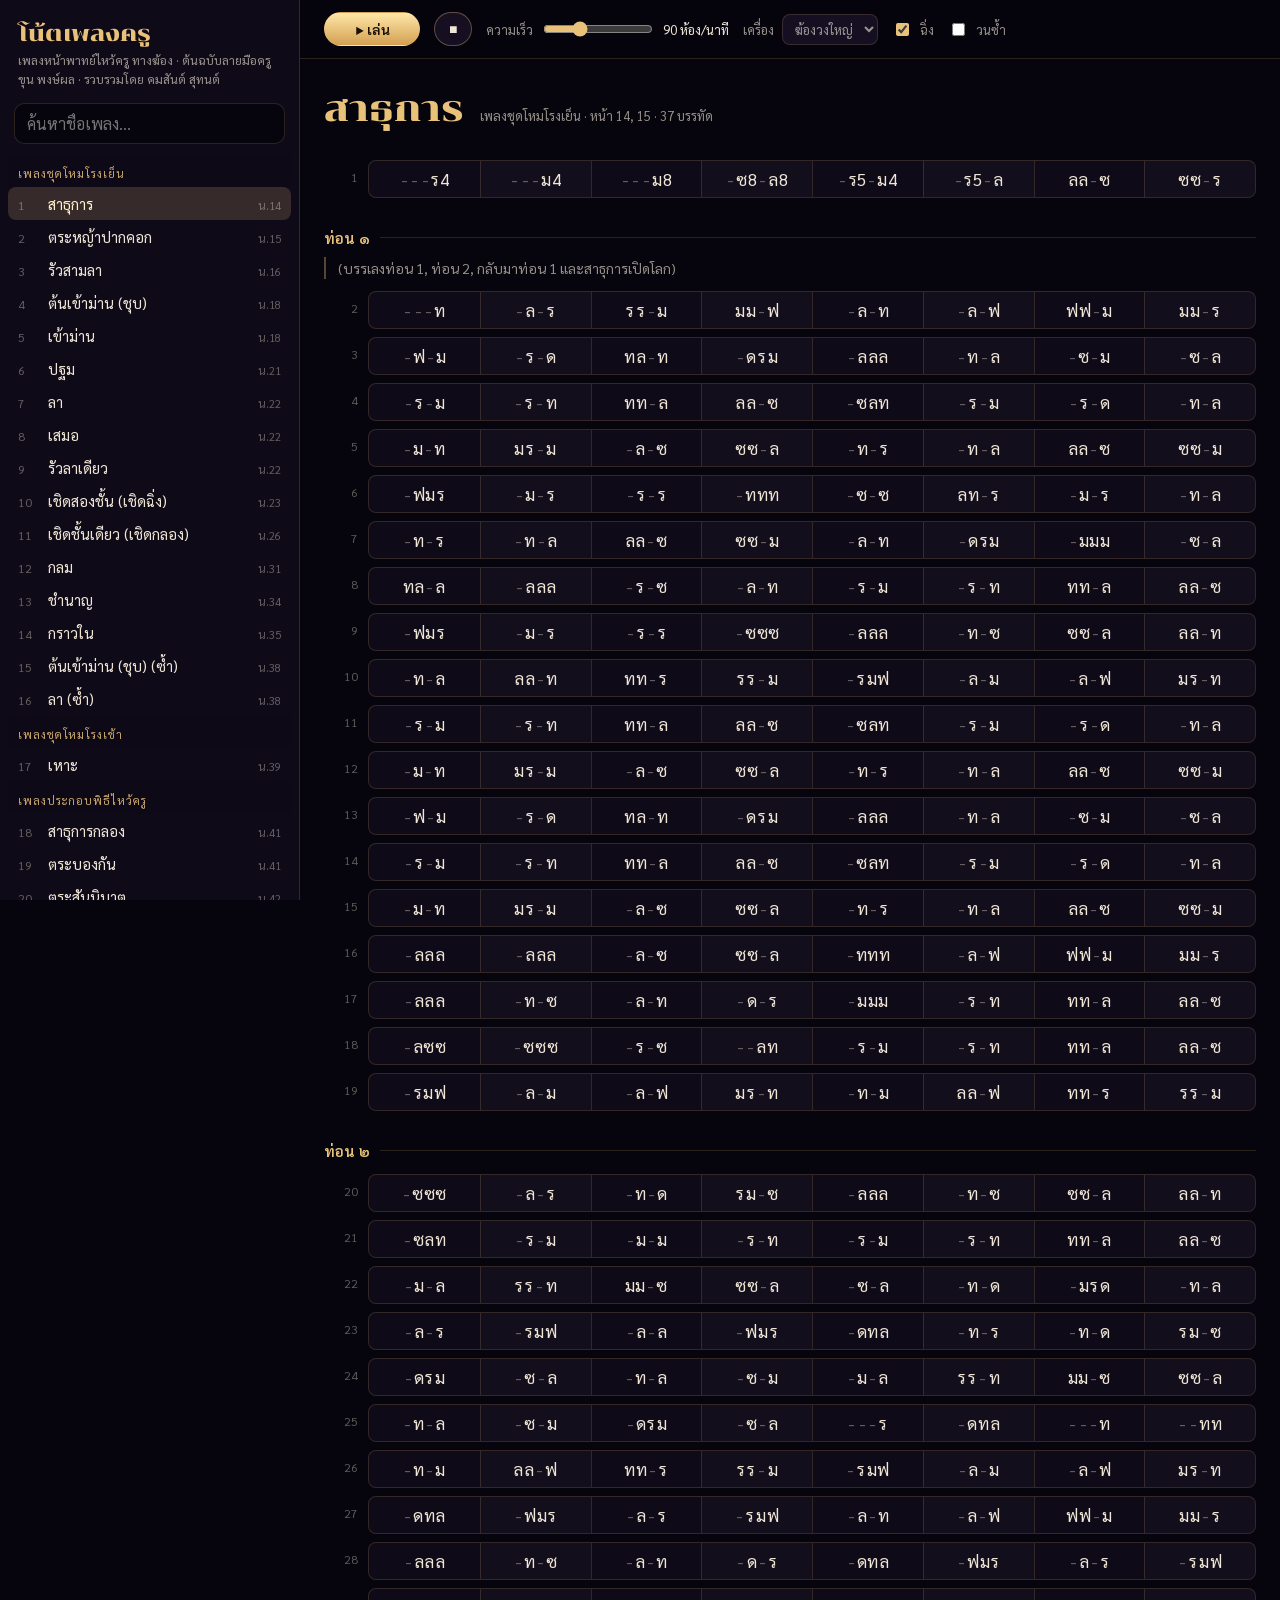
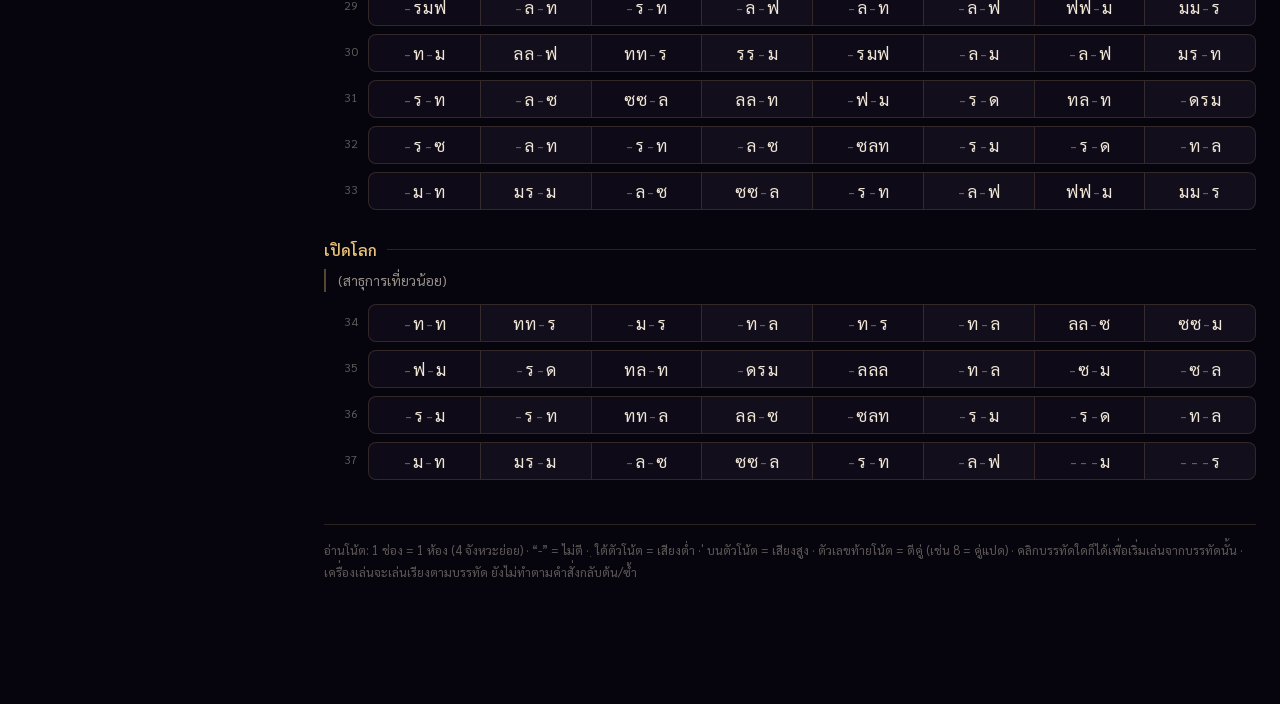
==== notes.html @ 6b5989a3 "Add the เพลงครู notation book as JSON with a viewer that plays it data/phleng-khru-notes.json holds " ====
<!doctype html>
<html lang="th">
<head>
<meta charset="utf-8">
<meta name="viewport" content="width=device-width, initial-scale=1, viewport-fit=cover">
<title>โน้ตเพลงครู</title>
<link rel="preconnect" href="https://fonts.googleapis.com">
<link rel="preconnect" href="https://fonts.gstatic.com" crossorigin>
<link href="https://fonts.googleapis.com/css2?family=Chonburi&family=Sarabun:wght@300;400;600&display=swap" rel="stylesheet">
<style>
  :root {
    --bg: #06040c;
    --panel: #0f0a18;
    --panel-2: #160f22;
    --line: rgba(233, 194, 122, .16);
    --gold: #e9c27a;
    --gold-hi: #fff1c9;
    --gold-dim: rgba(233, 194, 122, .35);
    --text: #efe6d6;
    --muted: rgba(239, 230, 214, .62);
    --faint: rgba(239, 230, 214, .38);
    --play: rgba(233, 194, 122, .18);
  }
  * { box-sizing: border-box; }
  html, body { margin: 0; background: var(--bg); color: var(--text);
    font-family: "Sarabun", system-ui, sans-serif; -webkit-tap-highlight-color: transparent; }
  button, input, select { font: inherit; color: inherit; }
  .layout { display: grid; grid-template-columns: 300px minmax(0, 1fr); min-height: 100vh; }

  /* ---------- sidebar ---------- */
  aside { position: sticky; top: 0; height: 100vh; display: flex; flex-direction: column;
    background: var(--panel); border-right: 1px solid var(--line); }
  .brand { padding: 20px 18px 14px; }
  .brand h1 { margin: 0; font: 400 22px "Chonburi", serif; color: var(--gold); }
  .brand p { margin: 4px 0 0; font-size: 12.5px; color: var(--muted); line-height: 1.5; }
  .search { margin: 0 14px 10px; padding: 9px 12px; border-radius: 10px; border: 1px solid var(--line);
    background: var(--bg); outline: none; }
  .search:focus { border-color: var(--gold-dim); }
  #songList { flex: 1; overflow-y: auto; padding: 0 8px 24px; }
  .group-h { position: sticky; top: 0; background: var(--panel); padding: 12px 10px 6px;
    font-size: 11.5px; letter-spacing: .08em; color: var(--gold); opacity: .85; }
  .song-btn { display: flex; gap: 10px; align-items: baseline; width: 100%; text-align: left; border: 0;
    background: none; padding: 7px 10px; border-radius: 8px; cursor: pointer; font-size: 15px; scroll-margin: 40px 0 8px; }
  .song-btn:hover { background: var(--panel-2); }
  .song-btn.active { background: var(--play); color: var(--gold-hi); }
  .song-btn .no { font-size: 12px; color: var(--faint); min-width: 20px; font-variant-numeric: tabular-nums; }
  .song-btn .pg { margin-left: auto; font-size: 11.5px; color: var(--faint); white-space: nowrap; }

  /* ---------- main ---------- */
  main { min-width: 0; }
  .scrim { display: none; }
  .transport { position: sticky; top: 0; z-index: 5; display: flex; flex-wrap: wrap; align-items: center; gap: 10px 14px;
    padding: 12px 24px; background: rgba(6, 4, 12, .92); backdrop-filter: blur(8px); border-bottom: 1px solid var(--line); }
  .transport .menu-btn { display: none; }
  .btn { border: 1px solid var(--gold-dim); background: var(--panel-2); border-radius: 999px; padding: 7px 14px;
    cursor: pointer; font-size: 14px; display: inline-flex; align-items: center; gap: 6px; }
  .btn:hover { border-color: var(--gold); }
  .btn.primary { background: linear-gradient(180deg, #ffe7a8, #d3a052); color: #1a0f04; border-color: transparent; font-weight: 600; min-width: 96px; justify-content: center; }
  .ctl { display: inline-flex; align-items: center; gap: 8px; font-size: 13px; color: var(--muted); }
  .ctl select { background: var(--panel-2); border: 1px solid var(--line); border-radius: 8px; padding: 5px 8px; }
  .ctl input[type=range] { width: 110px; accent-color: var(--gold); }
  .ctl input[type=checkbox] { accent-color: var(--gold); }
  .tempo-val { min-width: 54px; font-variant-numeric: tabular-nums; color: var(--text); }
  .pos { margin-left: auto; font-size: 13px; color: var(--muted); font-variant-numeric: tabular-nums; }

  .sheet { padding: 28px 24px 120px; max-width: 1100px; }
  .song-h { display: flex; flex-wrap: wrap; align-items: baseline; gap: 6px 16px; }
  .song-h h2 { margin: 0; font: 400 clamp(26px, 4vw, 36px) "Chonburi", serif; color: var(--gold); }
  .meta { font-size: 13px; color: var(--muted); }
  .heading-note { margin: 6px 0 0; color: var(--muted); font-size: 14px; }

  .section { margin-top: 26px; }
  .section h3 { margin: 0 0 10px; font: 600 15px "Sarabun", sans-serif; color: var(--gold);
    display: flex; align-items: center; gap: 10px; }
  .section h3::after { content: ""; flex: 1; height: 1px; background: var(--line); }
  .txt { margin: 8px 0; padding-left: 12px; border-left: 2px solid var(--gold-dim); color: var(--muted); font-size: 14px; line-height: 1.6; }

  .row { display: grid; grid-template-columns: 34px minmax(0, 1fr); gap: 10px; align-items: start;
    padding: 4px 0; cursor: pointer; border-radius: 8px; }
  .row:hover .cells { border-color: var(--gold-dim); }
  .ln { padding-top: 9px; text-align: right; font-size: 12px; color: var(--faint); font-variant-numeric: tabular-nums; }
  .row-body { min-width: 0; }
  .instr, .rmk { font-size: 12.5px; color: var(--gold); opacity: .8; margin: 2px 0 4px; }
  .rmk { margin: 4px 0 0; }
  .cells { display: grid; grid-template-columns: repeat(8, minmax(0, 1fr)); border: 1px solid var(--line);
    border-radius: 8px; overflow: hidden; background: var(--panel); transition: border-color .2s; }
  .cell { padding: 7px 4px; text-align: center; font-size: 17px; letter-spacing: .04em; white-space: nowrap;
    border-left: 1px solid var(--line); transition: background .12s; }
  .cell:nth-child(8n+1) { border-left: 0; }
  .cell:nth-child(2n) { background: rgba(255, 255, 255, .015); }
  .cell.on { background: var(--play); }
  .cell .s { display: inline-block; min-width: .62em; border-radius: 3px; transition: color .08s; }
  .cell .s.rest { color: var(--faint); }
  .cell .s.hit { color: #1a0f04; background: var(--gold-hi); box-shadow: 0 0 10px var(--gold); }
  .cell .echo { font-size: 11px; color: var(--gold); margin-left: 2px; }

  .empty { padding: 80px 24px; color: var(--muted); text-align: center; line-height: 1.8; }
  .empty code { color: var(--gold); }
  .legend { margin-top: 40px; padding-top: 14px; border-top: 1px solid var(--line); font-size: 12.5px; color: var(--faint); line-height: 1.8; }

  @media (max-width: 860px) {
    .layout { grid-template-columns: minmax(0, 1fr); }
    aside { position: fixed; z-index: 20; inset: 0 auto 0 0; width: min(320px, 86vw); transform: translateX(-100%);
      transition: transform .25s ease; box-shadow: 0 0 40px rgba(0,0,0,.7); }
    body.drawer aside { transform: none; }
    .scrim { display: none; position: fixed; inset: 0; z-index: 15; background: rgba(0,0,0,.5); }
    body.drawer .scrim { display: block; }
    .transport .menu-btn { display: inline-flex; }
    .transport { padding: 10px 16px; }
    .sheet { padding: 20px 16px 100px; }
    .pos { margin-left: 0; width: 100%; }
  }
  @media (max-width: 620px) {
    .cells { grid-template-columns: repeat(4, minmax(0, 1fr)); }
    .cell:nth-child(4n+1) { border-left: 0; }
    .cell:nth-child(n+5) { border-top: 1px solid var(--line); }
    .row { grid-template-columns: 24px minmax(0, 1fr); gap: 6px; }
    .ctl input[type=range] { width: 90px; }
  }
</style>
</head>
<body>
<div class="layout">
  <aside>
    <div class="brand">
      <h1>โน้ตเพลงครู</h1>
      <p>เพลงหน้าพาทย์ไหว้ครู ทางฆ้อง · ต้นฉบับลายมือครูขุน พงษ์ผล · รวบรวมโดย คมสันต์ สุทนต์</p>
    </div>
    <input class="search" id="search" type="search" placeholder="ค้นหาชื่อเพลง…" autocomplete="off">
    <nav id="songList"></nav>
  </aside>
  <div class="scrim" id="scrim"></div>

  <main>
    <div class="transport">
      <button class="btn menu-btn" id="menuBtn" aria-label="รายการเพลง">☰ เพลง</button>
      <button class="btn primary" id="playBtn">▶ เล่น</button>
      <button class="btn" id="stopBtn" title="หยุดและกลับต้น">■</button>
      <label class="ctl">ความเร็ว
        <input type="range" id="tempo" min="40" max="200" step="5" value="90">
        <span class="tempo-val" id="tempoVal"></span>
      </label>
      <label class="ctl">เครื่อง
        <select id="inst">
          <option value="gong">ฆ้องวงใหญ่</option>
          <option value="ranat">ระนาดเอก</option>
        </select>
      </label>
      <label class="ctl"><input type="checkbox" id="ching" checked> ฉิ่ง</label>
      <label class="ctl"><input type="checkbox" id="loop"> วนซ้ำ</label>
      <span class="pos" id="pos"></span>
    </div>
    <div class="sheet" id="sheet"><div class="empty">กำลังโหลดโน้ต…</div></div>
  </main>
</div>

<script>
/* =====================================================================
   Data
   ===================================================================== */
const DATA_URL = 'data/phleng-khru-notes.json';
const NOTE = 'ดรมฟซลท';
const THAI_DIGIT = '๐๑๒๓๔๕๖๗๘๙';
let songs = [], current = null, measures = [];

const $ = id => document.getElementById(id);
const esc = s => String(s).replace(/[&<>"]/g, c => ({ '&': '&amp;', '<': '&lt;', '>': '&gt;', '"': '&quot;' }[c]));
const store = {
  get(k, d) { try { const v = localStorage.getItem('phlengkhru.' + k); return v == null ? d : JSON.parse(v); } catch { return d; } },
  set(k, v) { try { localStorage.setItem('phlengkhru.' + k, JSON.stringify(v)); } catch {} },
};

// A measure token like "-ร4-ม", "ซ่ล", "ทลซร(ล้อ)" → 4-ish slots.
// ฺ = octave down, ่ = octave up, digit after a note = คู่ (e.g. 8 = octave pair).
function parseMeasure(tok) {
  const echo = tok.includes('(ล้อ)');
  tok = tok.replace('(ล้อ)', '');
  const slots = [];
  for (const ch of tok) {
    const last = slots[slots.length - 1];
    const ni = NOTE.indexOf(ch);
    if (ni >= 0) slots.push({ text: ch, deg: ni, oct: 0, pair: 0 });
    else if (ch === '-') slots.push({ text: '-', deg: null });
    else if (/[0-9๐-๙]/.test(ch)) {
      const n = /[0-9]/.test(ch) ? +ch : THAI_DIGIT.indexOf(ch);
      if (last) { last.text += ch; if (last.deg != null) last.pair = n; }
    } else if (ch === 'ฺ') { if (last) { last.text += ch; if (last.deg != null) last.oct = -1; } }
    else if ('ุู่้'.includes(ch)) { if (last) { last.text += ch; if (last.deg != null) last.oct = 1; } }
    else if (ch === '*') { if (last) last.text += ch; }
    else slots.push({ text: ch, deg: null }); // typo letters in the source (e.g. ฃ) sound as rests
  }
  return { slots, echo };
}

/* =====================================================================
   Song list
   ===================================================================== */
function renderList(filter = '') {
  const q = filter.trim();
  let html = '', group = null;
  for (const s of songs) {
    if (q && !s.title.includes(q)) continue;
    if (s.group !== group) { group = s.group; html += `<div class="group-h">${esc(group)}</div>`; }
    const dup = s.occurrence > 1 ? ' (ซ้ำ)' : '';
    html += `<button class="song-btn${current && current.id === s.id ? ' active' : ''}" data-id="${s.id}">
      <span class="no">${s.id}</span><span>${esc(s.title)}${dup}</span><span class="pg">น.${s.pages[0]}</span></button>`;
  }
  $('songList').innerHTML = html || '<div class="empty" style="padding:30px 10px">ไม่พบเพลง</div>';
}
$('songList').addEventListener('click', e => {
  const b = e.target.closest('.song-btn'); if (!b) return;
  location.hash = 'song=' + b.dataset.id;
  document.body.classList.remove('drawer');
});
$('search').addEventListener('input', e => renderList(e.target.value));
$('menuBtn').addEventListener('click', () => document.body.classList.add('drawer'));
$('scrim').addEventListener('click', () => document.body.classList.remove('drawer'));

/* =====================================================================
   Sheet
   ===================================================================== */
function showSong(id) {
  stop();
  current = songs.find(s => s.id === id) || songs[0];
  measures = [];
  const s = current;
  let html = `<div class="song-h"><h2>${esc(s.title)}</h2>
    <span class="meta">${esc(s.group)} · หน้า ${s.pages.join(', ')} · ${s.note_line_count} บรรทัด</span></div>`;
  if (s.heading !== s.title) html += `<p class="heading-note">${esc(s.heading)}</p>`;
  let rowIdx = 0;
  for (const sec of s.sections) {
    html += `<div class="section">${sec.name ? `<h3>${esc(sec.name)}</h3>` : ''}`;
    for (const it of sec.items) {
      if (it.type === 'text') { html += `<p class="txt">${esc(it.text)}</p>`; continue; }
      const first = measures.length;
      let cells = '';
      for (const tok of it.measures) {
        const m = parseMeasure(tok), mi = measures.length;
        measures.push({ ...m, row: rowIdx });
        cells += `<div class="cell" id="m${mi}">` +
          m.slots.map((sl, k) => `<span class="s${sl.deg == null ? ' rest' : ''}" data-k="${k}">${esc(sl.text)}</span>`).join('') +
          (m.echo ? '<span class="echo">ล้อ</span>' : '') + '</div>';
      }
      html += `<div class="row" data-start="${first}">
        <div class="ln">${it.line ?? ''}</div>
        <div class="row-body">${it.instruction ? `<div class="instr">${esc(it.instruction)}</div>` : ''}
          <div class="cells">${cells}</div>${it.remarks ? `<div class="rmk">${esc(it.remarks)}</div>` : ''}</div></div>`;
      rowIdx++;
    }
    html += '</div>';
  }
  html += `<div class="legend">อ่านโน้ต: 1 ช่อง = 1 ห้อง (4 จังหวะย่อย) · “-” = ไม่ตี · ฺ ใต้ตัวโน้ต = เสียงต่ำ · ่ บนตัวโน้ต = เสียงสูง ·
    ตัวเลขท้ายโน้ต = ตีคู่ (เช่น 8 = คู่แปด) · คลิกบรรทัดใดก็ได้เพื่อเริ่มเล่นจากบรรทัดนั้น ·
    เครื่องเล่นจะเล่นเรียงตามบรรทัด ยังไม่ทำตามคำสั่งกลับต้น/ซ้ำ</div>`;
  $('sheet').innerHTML = html;
  $('pos').textContent = '';
  document.title = s.title + ' · โน้ตเพลงครู';
  renderList($('search').value);
  document.querySelector('.song-btn.active')?.scrollIntoView({ block: 'nearest' });
  window.scrollTo(0, 0);
}
$('sheet').addEventListener('click', e => {
  const r = e.target.closest('.row'); if (!r) return;
  play(+r.dataset.start);
});

/* =====================================================================
   Audio — same synthesis as index.html (Thai 7-tone equal temperament)
   ===================================================================== */
let ac = null, master, revIn, noiseBuf, sessDry, sessWet;
const keyFreq = i => 290 * Math.pow(2, i / 7);

function initAudio() {
  ac = new (window.AudioContext || window.webkitAudioContext)();
  master = ac.createGain(); master.gain.value = 0.85;
  const comp = ac.createDynamicsCompressor(); comp.threshold.value = -14; comp.ratio.value = 4;
  master.connect(comp); comp.connect(ac.destination);
  const len = ac.sampleRate * 3.4, ir = ac.createBuffer(2, len, ac.sampleRate);
  for (let c = 0; c < 2; c++) { const d = ir.getChannelData(c); for (let i = 0; i < len; i++) d[i] = (Math.random() * 2 - 1) * Math.pow(1 - i / len, 2.6); }
  const conv = ac.createConvolver(); conv.buffer = ir;
  const wet = ac.createGain(); wet.gain.value = 0.38;
  revIn = ac.createGain(); revIn.connect(conv); conv.connect(wet); wet.connect(comp);
  noiseBuf = ac.createBuffer(1, ac.sampleRate * 0.25, ac.sampleRate);
  const nd = noiseBuf.getChannelData(0); for (let i = 0; i < nd.length; i++) nd[i] = Math.random() * 2 - 1;
  newSession();
}
// Every playback run gets its own bus so stop/pause can silence notes already scheduled ahead.
function newSession() {
  if (sessDry) {
    const t = ac.currentTime, d = sessDry, w = sessWet;
    [d, w].forEach(g => { g.gain.setValueAtTime(g.gain.value, t); g.gain.linearRampToValueAtTime(0, t + 0.04); });
    setTimeout(() => { d.disconnect(); w.disconnect(); }, 200);
  }
  sessDry = ac.createGain(); sessDry.connect(master);
  sessWet = ac.createGain(); sessWet.connect(revIn);
}
function out(node, dry = 1, wet = 1) {
  const a = ac.createGain(); a.gain.value = dry; node.connect(a); a.connect(sessDry);
  const b = ac.createGain(); b.gain.value = wet; node.connect(b); b.connect(sessWet);
}
function partial(dest, f, amp, dec, t) {
  const o = ac.createOscillator(), g = ac.createGain();
  o.frequency.value = f;
  g.gain.setValueAtTime(0, t); g.gain.linearRampToValueAtTime(amp, t + 0.003);
  g.gain.exponentialRampToValueAtTime(0.0001, t + dec);
  o.connect(g); g.connect(dest); o.start(t); o.stop(t + dec + 0.05);
}
function noiseHit(dest, t, freq, q, amp, dec, type = 'bandpass') {
  const s = ac.createBufferSource(); s.buffer = noiseBuf;
  const f = ac.createBiquadFilter(); f.type = type; f.frequency.value = freq; f.Q.value = q;
  const g = ac.createGain(); g.gain.setValueAtTime(amp, t); g.gain.exponentialRampToValueAtTime(0.0001, t + dec);
  s.connect(f); f.connect(g); g.connect(dest); s.start(t); s.stop(t + dec + 0.02);
}
function playRanat(i, t, vel = 1) {
  const f = keyFreq(i), bus = ac.createGain(); bus.gain.value = 0.3 * vel; out(bus, 1, 0.9);
  partial(bus, f, 1, 0.75, t);
  partial(bus, f * 2.01, 0.18, 0.35, t);
  partial(bus, f * 2.76, 0.32, 0.22, t);
  partial(bus, f * 5.4, 0.12, 0.08, t);
  noiseHit(bus, t, 2600, 1.2, 0.35, 0.025);
}
function playGong(i, t, vel = 1) {
  const f = keyFreq(i) / 2, bus = ac.createGain(); bus.gain.value = 0.22 * vel; out(bus, 1, 1.1);
  partial(bus, f, 1, 2.6, t); partial(bus, f + 1.6, 0.6, 2.4, t);
  partial(bus, f * 2.02, 0.25, 1.4, t); partial(bus, f * 3.0, 0.08, 0.7, t);
  noiseHit(bus, t, 1400, 1.5, 0.12, 0.02);
}
function playChing(t, open) {
  const bus = ac.createGain(); bus.gain.value = open ? 0.06 : 0.05; out(bus, 1, 0.7);
  if (open) [2730, 3905, 5190, 6620].forEach((f, j) => partial(bus, f, 1 / (j + 1), 1.4 - j * 0.2, t));
  else { partial(bus, 2730, 0.6, 0.06, t); noiseHit(bus, t, 6000, 0.8, 0.9, 0.05); }
}

/* =====================================================================
   Transport — look-ahead scheduler; visuals follow the audio clock
   ===================================================================== */
let playing = false, ptr = 0, nextTime = 0, timer = null, raf = 0, visQ = [], litCell = null, litSlot = null;
const tempo = () => +$('tempo').value;                 // ห้องต่อนาที × 4 = จังหวะย่อยต่อนาที
const measureDur = () => 60 / tempo();

function scheduleMeasure(mi, t, vel = 1) {
  const m = measures[mi], dur = measureDur(), n = Math.max(m.slots.length, 1), step = dur / n;
  const inst = $('inst').value === 'ranat' ? playRanat : playGong;
  m.slots.forEach((sl, k) => {
    const at = t + k * step;
    if (sl.deg != null) {
      const i = sl.deg + 7 * sl.oct;
      inst(i, at, vel);
      if (sl.pair > 1) inst(i - (sl.pair - 1), at, vel * 0.8);
    }
    visQ.push({ t: at, mi, k });
  });
  if ($('ching').checked && mi % 2 === 1) playChing(t + dur - step, (mi >> 1) % 2 === 0);
  return dur;
}
function tick() {
  while (playing && nextTime < ac.currentTime + 0.2) {
    if (ptr >= measures.length) {
      if ($('loop').checked) ptr = 0;
      else { const end = nextTime; playing = false; setTimeout(() => { if (!playing) stop(); }, Math.max(0, (end - ac.currentTime) * 1000 + 600)); break; }
    }
    const m = measures[ptr];
    nextTime += scheduleMeasure(ptr, nextTime);
    if (m.echo) nextTime += scheduleMeasure(ptr, nextTime, 0.55);   // (ล้อ): answered once more, softer
    ptr++;
  }
}
function draw() {
  raf = requestAnimationFrame(draw);
  if (!ac) return;
  let ev = null;
  while (visQ.length && visQ[0].t <= ac.currentTime) ev = visQ.shift();
  if (!ev) return;
  const cell = document.getElementById('m' + ev.mi);
  if (cell !== litCell) {
    litCell?.classList.remove('on'); cell?.classList.add('on'); litCell = cell;
    const m = measures[ev.mi];
    $('pos').textContent = `บรรทัด ${m.row + 1} · ห้อง ${ev.mi + 1}/${measures.length}`;
    if (cell) {
      const r = cell.getBoundingClientRect();
      if (r.top < 90 || r.bottom > innerHeight - 40) cell.scrollIntoView({ block: 'center', behavior: 'smooth' });
    }
  }
  litSlot?.classList.remove('hit');
  litSlot = cell?.querySelector(`[data-k="${ev.k}"]`);
  if (litSlot && !litSlot.classList.contains('rest')) litSlot.classList.add('hit'); else litSlot = null;
}
function play(from = null) {
  if (!measures.length) return;
  if (!ac) initAudio();
  ac.resume();
  if (from != null) { stop(); ptr = from; }
  if (ptr >= measures.length) ptr = 0;
  playing = true; visQ = [];
  nextTime = ac.currentTime + 0.08;
  clearInterval(timer); timer = setInterval(tick, 25); tick();
  cancelAnimationFrame(raf); raf = requestAnimationFrame(draw);
  $('playBtn').textContent = '❚❚ พัก';
}
function pause() {
  playing = false; clearInterval(timer);
  // resume from the measure currently sounding, not the look-ahead pointer
  if (litCell) ptr = +litCell.id.slice(1);
  visQ = [];
  if (ac) newSession();
  $('playBtn').textContent = '▶ เล่นต่อ';
}
function stop() {
  playing = false; clearInterval(timer); cancelAnimationFrame(raf);
  visQ = []; ptr = 0;
  litCell?.classList.remove('on'); litSlot?.classList.remove('hit'); litCell = litSlot = null;
  if (ac) newSession();
  $('playBtn').textContent = '▶ เล่น';
}
$('playBtn').addEventListener('click', () => playing ? pause() : play());
$('stopBtn').addEventListener('click', () => { stop(); $('pos').textContent = ''; });
document.addEventListener('keydown', e => {
  if (e.code === 'Space' && !/INPUT|SELECT|TEXTAREA/.test(e.target.tagName)) { e.preventDefault(); playing ? pause() : play(); }
});

function syncTempo() {
  $('tempoVal').textContent = tempo() + ' ห้อง/นาที';
  store.set('tempo', tempo());
}
$('tempo').value = store.get('tempo', 90);
$('inst').value = store.get('inst', 'gong');
$('tempo').addEventListener('input', syncTempo);
$('inst').addEventListener('change', () => store.set('inst', $('inst').value));
syncTempo();

/* =====================================================================
   Boot
   ===================================================================== */
function route() {
  const m = location.hash.match(/song=(\d+)/);
  showSong(m ? +m[1] : songs[0].id);
}
fetch(DATA_URL)
  .then(r => { if (!r.ok) throw new Error(r.status); return r.json(); })
  .then(d => {
    songs = d.songs;
    renderList();
    addEventListener('hashchange', route);
    route();
  })
  .catch(() => {
    $('sheet').innerHTML = `<div class="empty">โหลดไฟล์โน้ตไม่ได้<br>เปิดผ่านเซิร์ฟเวอร์ในโฟลเดอร์โปรเจกต์:<br>
      <code>python -m http.server 8765</code><br>แล้วไปที่ <code>http://localhost:8765/notes.html</code></div>`;
  });
</script>
</body>
</html>
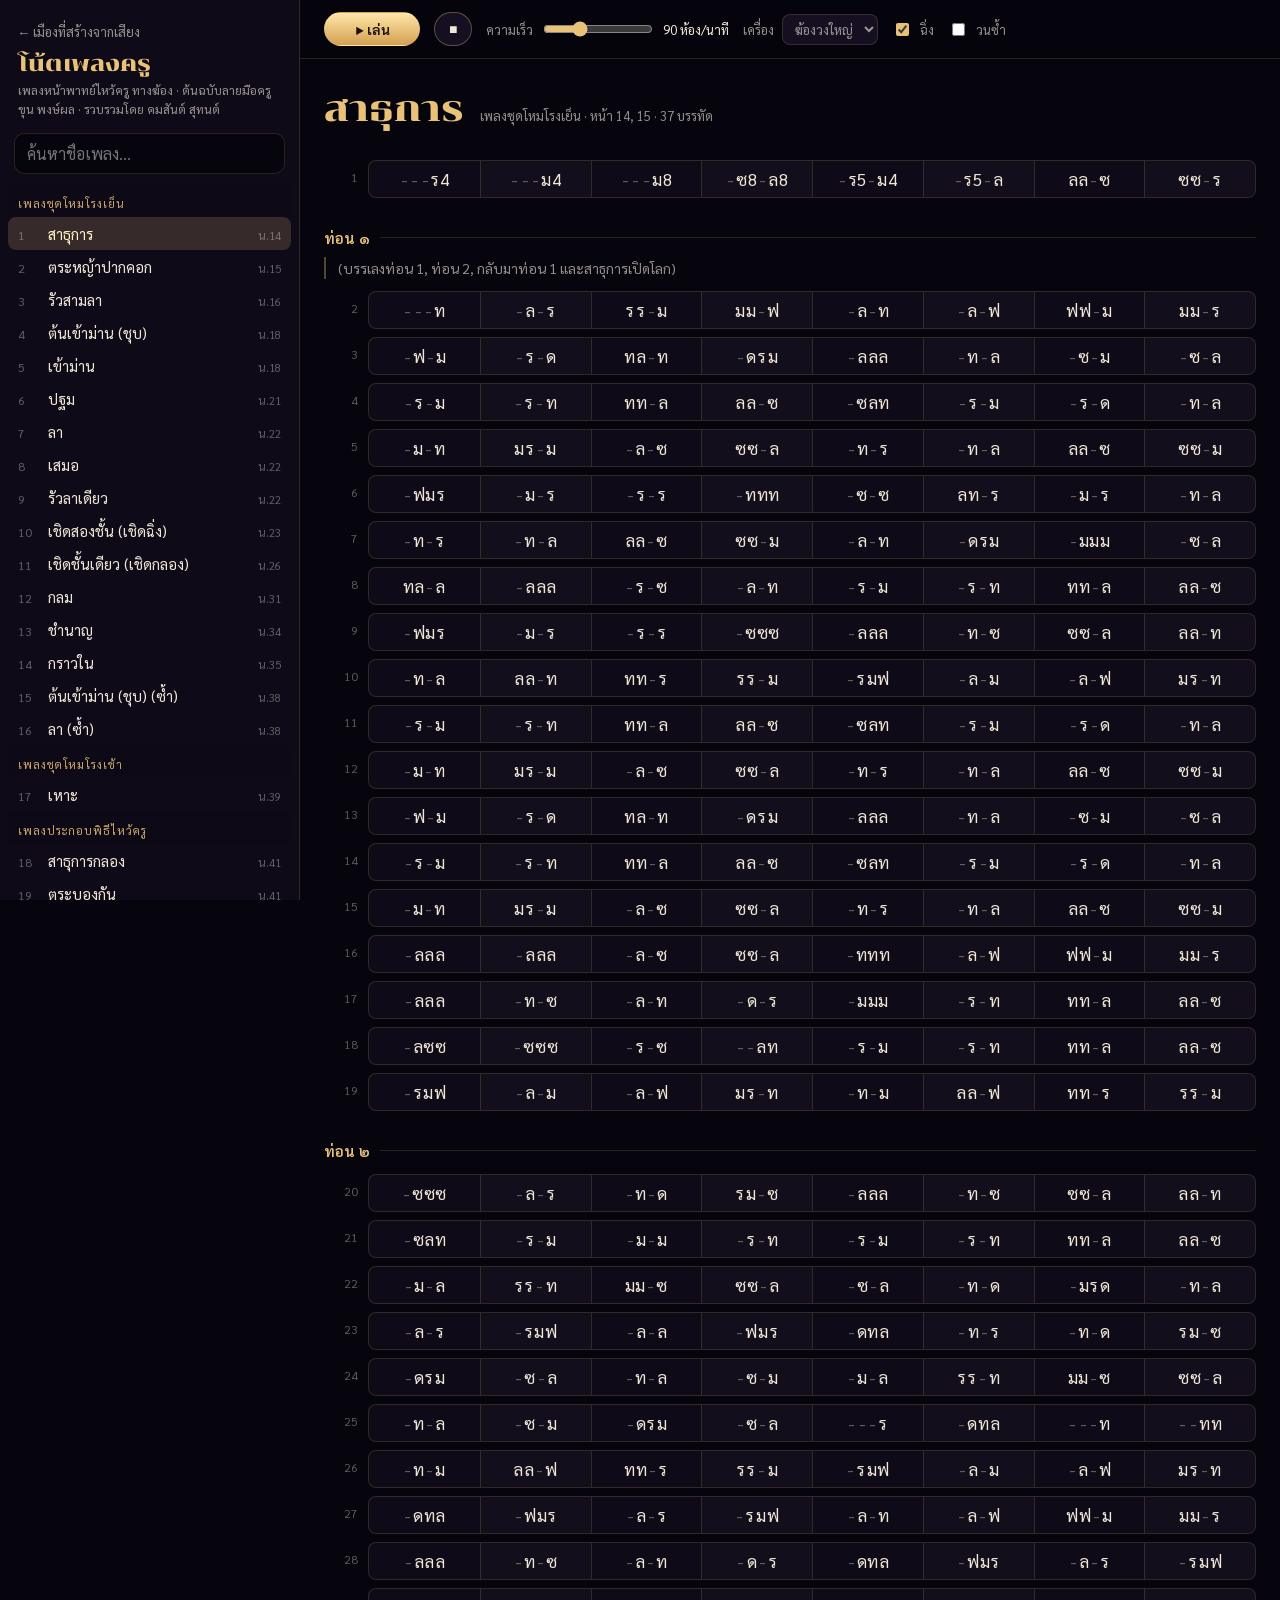
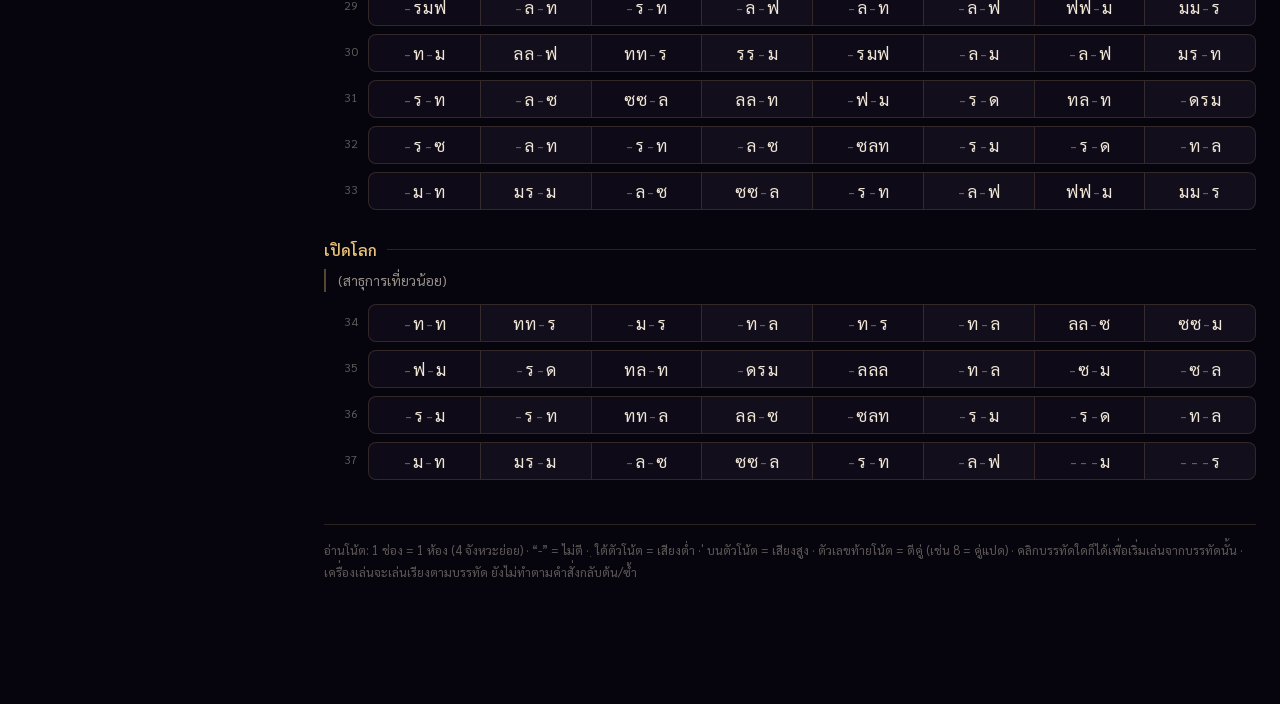
==== commit 72566a9e: "Link the notation page from the main page and back The intro screen gets a "ดูโน้ตเพลงครู ๗๒ เพลง" l" ====
--- a/notes.html
+++ b/notes.html
@@ -32,6 +32,8 @@
     background: var(--panel); border-right: 1px solid var(--line); }
   .brand { padding: 20px 18px 14px; }
   .brand h1 { margin: 0; font: 400 22px "Chonburi", serif; color: var(--gold); }
+  .back { display: inline-block; margin-bottom: 10px; font-size: 13px; color: var(--muted); text-decoration: none; }
+  .back:hover { color: var(--gold); }
   .brand p { margin: 4px 0 0; font-size: 12.5px; color: var(--muted); line-height: 1.5; }
   .search { margin: 0 14px 10px; padding: 9px 12px; border-radius: 10px; border: 1px solid var(--line);
     background: var(--bg); outline: none; }
@@ -123,6 +125,7 @@
 <div class="layout">
   <aside>
     <div class="brand">
+      <a class="back" href="index.html">← เมืองที่สร้างจากเสียง</a>
       <h1>โน้ตเพลงครู</h1>
       <p>เพลงหน้าพาทย์ไหว้ครู ทางฆ้อง · ต้นฉบับลายมือครูขุน พงษ์ผล · รวบรวมโดย คมสันต์ สุทนต์</p>
     </div>
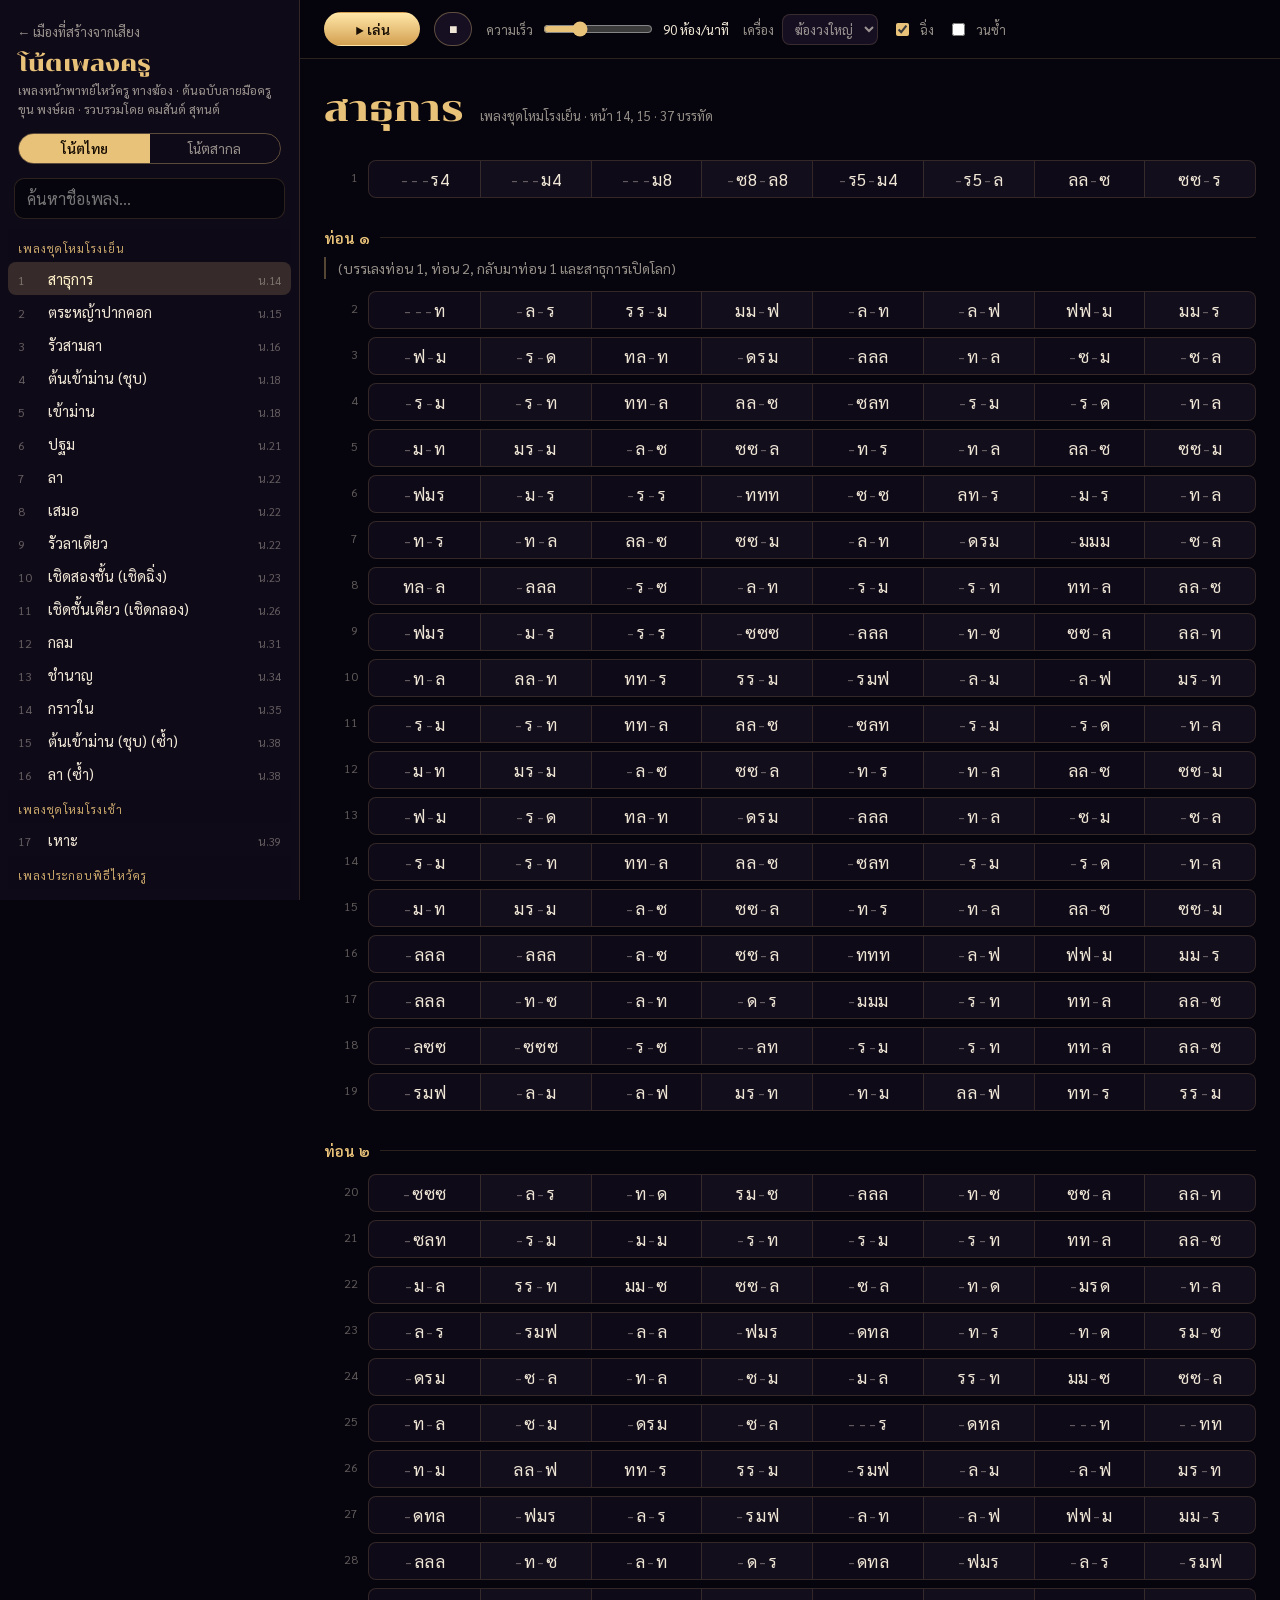
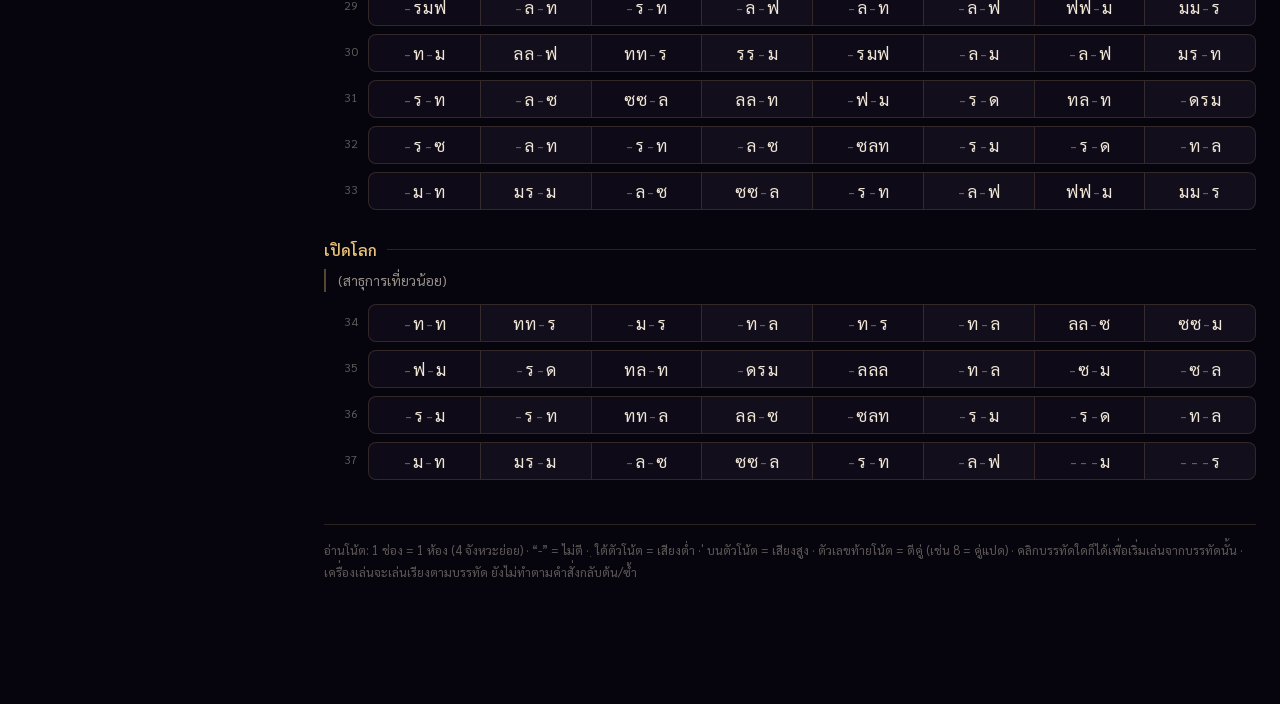
==== commit 6812f322: "Add a staff-notation page for the เพลงครู notes staff.html shows each piece in Western notation, ren" ====
--- a/notes.html
+++ b/notes.html
@@ -7,76 +7,8 @@
 <link rel="preconnect" href="https://fonts.googleapis.com">
 <link rel="preconnect" href="https://fonts.gstatic.com" crossorigin>
 <link href="https://fonts.googleapis.com/css2?family=Chonburi&family=Sarabun:wght@300;400;600&display=swap" rel="stylesheet">
+<link rel="stylesheet" href="notes-common.css">
 <style>
-  :root {
-    --bg: #06040c;
-    --panel: #0f0a18;
-    --panel-2: #160f22;
-    --line: rgba(233, 194, 122, .16);
-    --gold: #e9c27a;
-    --gold-hi: #fff1c9;
-    --gold-dim: rgba(233, 194, 122, .35);
-    --text: #efe6d6;
-    --muted: rgba(239, 230, 214, .62);
-    --faint: rgba(239, 230, 214, .38);
-    --play: rgba(233, 194, 122, .18);
-  }
-  * { box-sizing: border-box; }
-  html, body { margin: 0; background: var(--bg); color: var(--text);
-    font-family: "Sarabun", system-ui, sans-serif; -webkit-tap-highlight-color: transparent; }
-  button, input, select { font: inherit; color: inherit; }
-  .layout { display: grid; grid-template-columns: 300px minmax(0, 1fr); min-height: 100vh; }
-
-  /* ---------- sidebar ---------- */
-  aside { position: sticky; top: 0; height: 100vh; display: flex; flex-direction: column;
-    background: var(--panel); border-right: 1px solid var(--line); }
-  .brand { padding: 20px 18px 14px; }
-  .brand h1 { margin: 0; font: 400 22px "Chonburi", serif; color: var(--gold); }
-  .back { display: inline-block; margin-bottom: 10px; font-size: 13px; color: var(--muted); text-decoration: none; }
-  .back:hover { color: var(--gold); }
-  .brand p { margin: 4px 0 0; font-size: 12.5px; color: var(--muted); line-height: 1.5; }
-  .search { margin: 0 14px 10px; padding: 9px 12px; border-radius: 10px; border: 1px solid var(--line);
-    background: var(--bg); outline: none; }
-  .search:focus { border-color: var(--gold-dim); }
-  #songList { flex: 1; overflow-y: auto; padding: 0 8px 24px; }
-  .group-h { position: sticky; top: 0; background: var(--panel); padding: 12px 10px 6px;
-    font-size: 11.5px; letter-spacing: .08em; color: var(--gold); opacity: .85; }
-  .song-btn { display: flex; gap: 10px; align-items: baseline; width: 100%; text-align: left; border: 0;
-    background: none; padding: 7px 10px; border-radius: 8px; cursor: pointer; font-size: 15px; scroll-margin: 40px 0 8px; }
-  .song-btn:hover { background: var(--panel-2); }
-  .song-btn.active { background: var(--play); color: var(--gold-hi); }
-  .song-btn .no { font-size: 12px; color: var(--faint); min-width: 20px; font-variant-numeric: tabular-nums; }
-  .song-btn .pg { margin-left: auto; font-size: 11.5px; color: var(--faint); white-space: nowrap; }
-
-  /* ---------- main ---------- */
-  main { min-width: 0; }
-  .scrim { display: none; }
-  .transport { position: sticky; top: 0; z-index: 5; display: flex; flex-wrap: wrap; align-items: center; gap: 10px 14px;
-    padding: 12px 24px; background: rgba(6, 4, 12, .92); backdrop-filter: blur(8px); border-bottom: 1px solid var(--line); }
-  .transport .menu-btn { display: none; }
-  .btn { border: 1px solid var(--gold-dim); background: var(--panel-2); border-radius: 999px; padding: 7px 14px;
-    cursor: pointer; font-size: 14px; display: inline-flex; align-items: center; gap: 6px; }
-  .btn:hover { border-color: var(--gold); }
-  .btn.primary { background: linear-gradient(180deg, #ffe7a8, #d3a052); color: #1a0f04; border-color: transparent; font-weight: 600; min-width: 96px; justify-content: center; }
-  .ctl { display: inline-flex; align-items: center; gap: 8px; font-size: 13px; color: var(--muted); }
-  .ctl select { background: var(--panel-2); border: 1px solid var(--line); border-radius: 8px; padding: 5px 8px; }
-  .ctl input[type=range] { width: 110px; accent-color: var(--gold); }
-  .ctl input[type=checkbox] { accent-color: var(--gold); }
-  .tempo-val { min-width: 54px; font-variant-numeric: tabular-nums; color: var(--text); }
-  .pos { margin-left: auto; font-size: 13px; color: var(--muted); font-variant-numeric: tabular-nums; }
-
-  .sheet { padding: 28px 24px 120px; max-width: 1100px; }
-  .song-h { display: flex; flex-wrap: wrap; align-items: baseline; gap: 6px 16px; }
-  .song-h h2 { margin: 0; font: 400 clamp(26px, 4vw, 36px) "Chonburi", serif; color: var(--gold); }
-  .meta { font-size: 13px; color: var(--muted); }
-  .heading-note { margin: 6px 0 0; color: var(--muted); font-size: 14px; }
-
-  .section { margin-top: 26px; }
-  .section h3 { margin: 0 0 10px; font: 600 15px "Sarabun", sans-serif; color: var(--gold);
-    display: flex; align-items: center; gap: 10px; }
-  .section h3::after { content: ""; flex: 1; height: 1px; background: var(--line); }
-  .txt { margin: 8px 0; padding-left: 12px; border-left: 2px solid var(--gold-dim); color: var(--muted); font-size: 14px; line-height: 1.6; }
-
   .row { display: grid; grid-template-columns: 34px minmax(0, 1fr); gap: 10px; align-items: start;
     padding: 4px 0; cursor: pointer; border-radius: 8px; }
   .row:hover .cells { border-color: var(--gold-dim); }
@@ -95,29 +27,11 @@
   .cell .s.rest { color: var(--faint); }
   .cell .s.hit { color: #1a0f04; background: var(--gold-hi); box-shadow: 0 0 10px var(--gold); }
   .cell .echo { font-size: 11px; color: var(--gold); margin-left: 2px; }
-
-  .empty { padding: 80px 24px; color: var(--muted); text-align: center; line-height: 1.8; }
-  .empty code { color: var(--gold); }
-  .legend { margin-top: 40px; padding-top: 14px; border-top: 1px solid var(--line); font-size: 12.5px; color: var(--faint); line-height: 1.8; }
-
-  @media (max-width: 860px) {
-    .layout { grid-template-columns: minmax(0, 1fr); }
-    aside { position: fixed; z-index: 20; inset: 0 auto 0 0; width: min(320px, 86vw); transform: translateX(-100%);
-      transition: transform .25s ease; box-shadow: 0 0 40px rgba(0,0,0,.7); }
-    body.drawer aside { transform: none; }
-    .scrim { display: none; position: fixed; inset: 0; z-index: 15; background: rgba(0,0,0,.5); }
-    body.drawer .scrim { display: block; }
-    .transport .menu-btn { display: inline-flex; }
-    .transport { padding: 10px 16px; }
-    .sheet { padding: 20px 16px 100px; }
-    .pos { margin-left: 0; width: 100%; }
-  }
   @media (max-width: 620px) {
     .cells { grid-template-columns: repeat(4, minmax(0, 1fr)); }
     .cell:nth-child(4n+1) { border-left: 0; }
     .cell:nth-child(n+5) { border-top: 1px solid var(--line); }
     .row { grid-template-columns: 24px minmax(0, 1fr); gap: 6px; }
-    .ctl input[type=range] { width: 90px; }
   }
 </style>
 </head>
@@ -128,6 +42,7 @@
       <a class="back" href="index.html">← เมืองที่สร้างจากเสียง</a>
       <h1>โน้ตเพลงครู</h1>
       <p>เพลงหน้าพาทย์ไหว้ครู ทางฆ้อง · ต้นฉบับลายมือครูขุน พงษ์ผล · รวบรวมโดย คมสันต์ สุทนต์</p>
+      <nav class="views"><a class="on" href="notes.html">โน้ตไทย</a><a href="staff.html">โน้ตสากล</a></nav>
     </div>
     <input class="search" id="search" type="search" placeholder="ค้นหาชื่อเพลง…" autocomplete="off">
     <nav id="songList"></nav>
@@ -157,98 +72,54 @@
   </main>
 </div>
 
+<script src="notes-common.js"></script>
 <script>
-/* =====================================================================
-   Data
-   ===================================================================== */
-const DATA_URL = 'data/phleng-khru-notes.json';
-const NOTE = 'ดรมฟซลท';
-const THAI_DIGIT = '๐๑๒๓๔๕๖๗๘๙';
-let songs = [], current = null, measures = [];
+const { $, esc } = NK;
+let cells = [];   // per measure: { el, row }
 
-const $ = id => document.getElementById(id);
-const esc = s => String(s).replace(/[&<>"]/g, c => ({ '&': '&amp;', '<': '&lt;', '>': '&gt;', '"': '&quot;' }[c]));
-const store = {
-  get(k, d) { try { const v = localStorage.getItem('phlengkhru.' + k); return v == null ? d : JSON.parse(v); } catch { return d; } },
-  set(k, v) { try { localStorage.setItem('phlengkhru.' + k, JSON.stringify(v)); } catch {} },
-};
+const player = NK.createPlayer({
+  onVisual(ev, prev) {
+    if (prev && prev.mi !== ev?.mi) cells[prev.mi].el.classList.remove('on');
+    prev?.slotEl?.classList.remove('hit');
+    if (!ev) return;
+    const c = cells[ev.mi];
+    if (!prev || prev.mi !== ev.mi) {
+      c.el.classList.add('on');
+      $('pos').textContent = `บรรทัด ${c.row + 1} · ห้อง ${ev.mi + 1}/${cells.length}`;
+      const r = c.el.getBoundingClientRect();
+      if (r.top < 90 || r.bottom > innerHeight - 40) c.el.scrollIntoView({ block: 'center', behavior: 'smooth' });
+    }
+    ev.slotEl?.classList.add('hit');
+  },
+  onStop() { $('pos').textContent = ''; },
+});
 
-// A measure token like "-ร4-ม", "ซ่ล", "ทลซร(ล้อ)" → 4-ish slots.
-// ฺ = octave down, ่ = octave up, digit after a note = คู่ (e.g. 8 = octave pair).
-function parseMeasure(tok) {
-  const echo = tok.includes('(ล้อ)');
-  tok = tok.replace('(ล้อ)', '');
-  const slots = [];
-  for (const ch of tok) {
-    const last = slots[slots.length - 1];
-    const ni = NOTE.indexOf(ch);
-    if (ni >= 0) slots.push({ text: ch, deg: ni, oct: 0, pair: 0 });
-    else if (ch === '-') slots.push({ text: '-', deg: null });
-    else if (/[0-9๐-๙]/.test(ch)) {
-      const n = /[0-9]/.test(ch) ? +ch : THAI_DIGIT.indexOf(ch);
-      if (last) { last.text += ch; if (last.deg != null) last.pair = n; }
-    } else if (ch === 'ฺ') { if (last) { last.text += ch; if (last.deg != null) last.oct = -1; } }
-    else if ('ุู่้'.includes(ch)) { if (last) { last.text += ch; if (last.deg != null) last.oct = 1; } }
-    else if (ch === '*') { if (last) last.text += ch; }
-    else slots.push({ text: ch, deg: null }); // typo letters in the source (e.g. ฃ) sound as rests
-  }
-  return { slots, echo };
-}
-
-/* =====================================================================
-   Song list
-   ===================================================================== */
-function renderList(filter = '') {
-  const q = filter.trim();
-  let html = '', group = null;
-  for (const s of songs) {
-    if (q && !s.title.includes(q)) continue;
-    if (s.group !== group) { group = s.group; html += `<div class="group-h">${esc(group)}</div>`; }
-    const dup = s.occurrence > 1 ? ' (ซ้ำ)' : '';
-    html += `<button class="song-btn${current && current.id === s.id ? ' active' : ''}" data-id="${s.id}">
-      <span class="no">${s.id}</span><span>${esc(s.title)}${dup}</span><span class="pg">น.${s.pages[0]}</span></button>`;
-  }
-  $('songList').innerHTML = html || '<div class="empty" style="padding:30px 10px">ไม่พบเพลง</div>';
-}
-$('songList').addEventListener('click', e => {
-  const b = e.target.closest('.song-btn'); if (!b) return;
-  location.hash = 'song=' + b.dataset.id;
-  document.body.classList.remove('drawer');
-});
-$('search').addEventListener('input', e => renderList(e.target.value));
-$('menuBtn').addEventListener('click', () => document.body.classList.add('drawer'));
-$('scrim').addEventListener('click', () => document.body.classList.remove('drawer'));
-
-/* =====================================================================
-   Sheet
-   ===================================================================== */
-function showSong(id) {
-  stop();
-  current = songs.find(s => s.id === id) || songs[0];
-  measures = [];
-  const s = current;
+function showSong(s) {
+  player.stop();   // clear highlights while the old song's cells still exist
+  cells = [];
+  const measures = [];
   let html = `<div class="song-h"><h2>${esc(s.title)}</h2>
     <span class="meta">${esc(s.group)} · หน้า ${s.pages.join(', ')} · ${s.note_line_count} บรรทัด</span></div>`;
   if (s.heading !== s.title) html += `<p class="heading-note">${esc(s.heading)}</p>`;
-  let rowIdx = 0;
+  let row = 0;
   for (const sec of s.sections) {
     html += `<div class="section">${sec.name ? `<h3>${esc(sec.name)}</h3>` : ''}`;
     for (const it of sec.items) {
       if (it.type === 'text') { html += `<p class="txt">${esc(it.text)}</p>`; continue; }
       const first = measures.length;
-      let cells = '';
+      let cellHtml = '';
       for (const tok of it.measures) {
-        const m = parseMeasure(tok), mi = measures.length;
-        measures.push({ ...m, row: rowIdx });
-        cells += `<div class="cell" id="m${mi}">` +
+        const m = NK.parseMeasure(tok), mi = measures.length;
+        measures.push({ ...m, row });
+        cellHtml += `<div class="cell" id="m${mi}">` +
           m.slots.map((sl, k) => `<span class="s${sl.deg == null ? ' rest' : ''}" data-k="${k}">${esc(sl.text)}</span>`).join('') +
           (m.echo ? '<span class="echo">ล้อ</span>' : '') + '</div>';
       }
       html += `<div class="row" data-start="${first}">
         <div class="ln">${it.line ?? ''}</div>
         <div class="row-body">${it.instruction ? `<div class="instr">${esc(it.instruction)}</div>` : ''}
-          <div class="cells">${cells}</div>${it.remarks ? `<div class="rmk">${esc(it.remarks)}</div>` : ''}</div></div>`;
-      rowIdx++;
+          <div class="cells">${cellHtml}</div>${it.remarks ? `<div class="rmk">${esc(it.remarks)}</div>` : ''}</div></div>`;
+      row++;
     }
     html += '</div>';
   }
@@ -256,200 +127,35 @@
     ตัวเลขท้ายโน้ต = ตีคู่ (เช่น 8 = คู่แปด) · คลิกบรรทัดใดก็ได้เพื่อเริ่มเล่นจากบรรทัดนั้น ·
     เครื่องเล่นจะเล่นเรียงตามบรรทัด ยังไม่ทำตามคำสั่งกลับต้น/ซ้ำ</div>`;
   $('sheet').innerHTML = html;
-  $('pos').textContent = '';
   document.title = s.title + ' · โน้ตเพลงครู';
-  renderList($('search').value);
-  document.querySelector('.song-btn.active')?.scrollIntoView({ block: 'nearest' });
-  window.scrollTo(0, 0);
-}
-$('sheet').addEventListener('click', e => {
-  const r = e.target.closest('.row'); if (!r) return;
-  play(+r.dataset.start);
-});
 
-/* =====================================================================
-   Audio — same synthesis as index.html (Thai 7-tone equal temperament)
-   ===================================================================== */
-let ac = null, master, revIn, noiseBuf, sessDry, sessWet;
-const keyFreq = i => 290 * Math.pow(2, i / 7);
-
-function initAudio() {
-  ac = new (window.AudioContext || window.webkitAudioContext)();
-  master = ac.createGain(); master.gain.value = 0.85;
-  const comp = ac.createDynamicsCompressor(); comp.threshold.value = -14; comp.ratio.value = 4;
-  master.connect(comp); comp.connect(ac.destination);
-  const len = ac.sampleRate * 3.4, ir = ac.createBuffer(2, len, ac.sampleRate);
-  for (let c = 0; c < 2; c++) { const d = ir.getChannelData(c); for (let i = 0; i < len; i++) d[i] = (Math.random() * 2 - 1) * Math.pow(1 - i / len, 2.6); }
-  const conv = ac.createConvolver(); conv.buffer = ir;
-  const wet = ac.createGain(); wet.gain.value = 0.38;
-  revIn = ac.createGain(); revIn.connect(conv); conv.connect(wet); wet.connect(comp);
-  noiseBuf = ac.createBuffer(1, ac.sampleRate * 0.25, ac.sampleRate);
-  const nd = noiseBuf.getChannelData(0); for (let i = 0; i < nd.length; i++) nd[i] = Math.random() * 2 - 1;
-  newSession();
-}
-// Every playback run gets its own bus so stop/pause can silence notes already scheduled ahead.
-function newSession() {
-  if (sessDry) {
-    const t = ac.currentTime, d = sessDry, w = sessWet;
-    [d, w].forEach(g => { g.gain.setValueAtTime(g.gain.value, t); g.gain.linearRampToValueAtTime(0, t + 0.04); });
-    setTimeout(() => { d.disconnect(); w.disconnect(); }, 200);
-  }
-  sessDry = ac.createGain(); sessDry.connect(master);
-  sessWet = ac.createGain(); sessWet.connect(revIn);
-}
-function out(node, dry = 1, wet = 1) {
-  const a = ac.createGain(); a.gain.value = dry; node.connect(a); a.connect(sessDry);
-  const b = ac.createGain(); b.gain.value = wet; node.connect(b); b.connect(sessWet);
-}
-function partial(dest, f, amp, dec, t) {
-  const o = ac.createOscillator(), g = ac.createGain();
-  o.frequency.value = f;
-  g.gain.setValueAtTime(0, t); g.gain.linearRampToValueAtTime(amp, t + 0.003);
-  g.gain.exponentialRampToValueAtTime(0.0001, t + dec);
-  o.connect(g); g.connect(dest); o.start(t); o.stop(t + dec + 0.05);
-}
-function noiseHit(dest, t, freq, q, amp, dec, type = 'bandpass') {
-  const s = ac.createBufferSource(); s.buffer = noiseBuf;
-  const f = ac.createBiquadFilter(); f.type = type; f.frequency.value = freq; f.Q.value = q;
-  const g = ac.createGain(); g.gain.setValueAtTime(amp, t); g.gain.exponentialRampToValueAtTime(0.0001, t + dec);
-  s.connect(f); f.connect(g); g.connect(dest); s.start(t); s.stop(t + dec + 0.02);
-}
-function playRanat(i, t, vel = 1) {
-  const f = keyFreq(i), bus = ac.createGain(); bus.gain.value = 0.3 * vel; out(bus, 1, 0.9);
-  partial(bus, f, 1, 0.75, t);
-  partial(bus, f * 2.01, 0.18, 0.35, t);
-  partial(bus, f * 2.76, 0.32, 0.22, t);
-  partial(bus, f * 5.4, 0.12, 0.08, t);
-  noiseHit(bus, t, 2600, 1.2, 0.35, 0.025);
-}
-function playGong(i, t, vel = 1) {
-  const f = keyFreq(i) / 2, bus = ac.createGain(); bus.gain.value = 0.22 * vel; out(bus, 1, 1.1);
-  partial(bus, f, 1, 2.6, t); partial(bus, f + 1.6, 0.6, 2.4, t);
-  partial(bus, f * 2.02, 0.25, 1.4, t); partial(bus, f * 3.0, 0.08, 0.7, t);
-  noiseHit(bus, t, 1400, 1.5, 0.12, 0.02);
-}
-function playChing(t, open) {
-  const bus = ac.createGain(); bus.gain.value = open ? 0.06 : 0.05; out(bus, 1, 0.7);
-  if (open) [2730, 3905, 5190, 6620].forEach((f, j) => partial(bus, f, 1 / (j + 1), 1.4 - j * 0.2, t));
-  else { partial(bus, 2730, 0.6, 0.06, t); noiseHit(bus, t, 6000, 0.8, 0.9, 0.05); }
+  // Events: one per slot, so rests still move the highlight. (ล้อ) measures are answered once more, softer.
+  const events = [];
+  let t = 0;
+  measures.forEach((m, mi) => {
+    const el = document.getElementById('m' + mi);
+    cells.push({ el, row: m.row });
+    for (const vel of m.echo ? [1, 0.55] : [1]) {
+      const n = Math.max(m.slots.length, 1);
+      m.slots.forEach((sl, k) => events.push({
+        at: t + k / n, pitches: NK.pitchesOf(sl), vel, mi,
+        slotEl: sl.deg == null ? null : el.querySelector(`[data-k="${k}"]`),
+        first: k === 0 && vel === 1,
+      }));
+      t++;
+    }
+  });
+  player.load(events, t);
+  // clicking a row plays from its first measure
+  $('sheet').onclick = e => {
+    const r = e.target.closest('.row'); if (!r) return;
+    const mi = +r.dataset.start;
+    player.play(events.findIndex(ev => ev.mi === mi && ev.first));
+  };
 }
 
-/* =====================================================================
-   Transport — look-ahead scheduler; visuals follow the audio clock
-   ===================================================================== */
-let playing = false, ptr = 0, nextTime = 0, timer = null, raf = 0, visQ = [], litCell = null, litSlot = null;
-const tempo = () => +$('tempo').value;                 // ห้องต่อนาที × 4 = จังหวะย่อยต่อนาที
-const measureDur = () => 60 / tempo();
-
-function scheduleMeasure(mi, t, vel = 1) {
-  const m = measures[mi], dur = measureDur(), n = Math.max(m.slots.length, 1), step = dur / n;
-  const inst = $('inst').value === 'ranat' ? playRanat : playGong;
-  m.slots.forEach((sl, k) => {
-    const at = t + k * step;
-    if (sl.deg != null) {
-      const i = sl.deg + 7 * sl.oct;
-      inst(i, at, vel);
-      if (sl.pair > 1) inst(i - (sl.pair - 1), at, vel * 0.8);
-    }
-    visQ.push({ t: at, mi, k });
-  });
-  if ($('ching').checked && mi % 2 === 1) playChing(t + dur - step, (mi >> 1) % 2 === 0);
-  return dur;
-}
-function tick() {
-  while (playing && nextTime < ac.currentTime + 0.2) {
-    if (ptr >= measures.length) {
-      if ($('loop').checked) ptr = 0;
-      else { const end = nextTime; playing = false; setTimeout(() => { if (!playing) stop(); }, Math.max(0, (end - ac.currentTime) * 1000 + 600)); break; }
-    }
-    const m = measures[ptr];
-    nextTime += scheduleMeasure(ptr, nextTime);
-    if (m.echo) nextTime += scheduleMeasure(ptr, nextTime, 0.55);   // (ล้อ): answered once more, softer
-    ptr++;
-  }
-}
-function draw() {
-  raf = requestAnimationFrame(draw);
-  if (!ac) return;
-  let ev = null;
-  while (visQ.length && visQ[0].t <= ac.currentTime) ev = visQ.shift();
-  if (!ev) return;
-  const cell = document.getElementById('m' + ev.mi);
-  if (cell !== litCell) {
-    litCell?.classList.remove('on'); cell?.classList.add('on'); litCell = cell;
-    const m = measures[ev.mi];
-    $('pos').textContent = `บรรทัด ${m.row + 1} · ห้อง ${ev.mi + 1}/${measures.length}`;
-    if (cell) {
-      const r = cell.getBoundingClientRect();
-      if (r.top < 90 || r.bottom > innerHeight - 40) cell.scrollIntoView({ block: 'center', behavior: 'smooth' });
-    }
-  }
-  litSlot?.classList.remove('hit');
-  litSlot = cell?.querySelector(`[data-k="${ev.k}"]`);
-  if (litSlot && !litSlot.classList.contains('rest')) litSlot.classList.add('hit'); else litSlot = null;
-}
-function play(from = null) {
-  if (!measures.length) return;
-  if (!ac) initAudio();
-  ac.resume();
-  if (from != null) { stop(); ptr = from; }
-  if (ptr >= measures.length) ptr = 0;
-  playing = true; visQ = [];
-  nextTime = ac.currentTime + 0.08;
-  clearInterval(timer); timer = setInterval(tick, 25); tick();
-  cancelAnimationFrame(raf); raf = requestAnimationFrame(draw);
-  $('playBtn').textContent = '❚❚ พัก';
-}
-function pause() {
-  playing = false; clearInterval(timer);
-  // resume from the measure currently sounding, not the look-ahead pointer
-  if (litCell) ptr = +litCell.id.slice(1);
-  visQ = [];
-  if (ac) newSession();
-  $('playBtn').textContent = '▶ เล่นต่อ';
-}
-function stop() {
-  playing = false; clearInterval(timer); cancelAnimationFrame(raf);
-  visQ = []; ptr = 0;
-  litCell?.classList.remove('on'); litSlot?.classList.remove('hit'); litCell = litSlot = null;
-  if (ac) newSession();
-  $('playBtn').textContent = '▶ เล่น';
-}
-$('playBtn').addEventListener('click', () => playing ? pause() : play());
-$('stopBtn').addEventListener('click', () => { stop(); $('pos').textContent = ''; });
-document.addEventListener('keydown', e => {
-  if (e.code === 'Space' && !/INPUT|SELECT|TEXTAREA/.test(e.target.tagName)) { e.preventDefault(); playing ? pause() : play(); }
-});
-
-function syncTempo() {
-  $('tempoVal').textContent = tempo() + ' ห้อง/นาที';
-  store.set('tempo', tempo());
-}
-$('tempo').value = store.get('tempo', 90);
-$('inst').value = store.get('inst', 'gong');
-$('tempo').addEventListener('input', syncTempo);
-$('inst').addEventListener('change', () => store.set('inst', $('inst').value));
-syncTempo();
-
-/* =====================================================================
-   Boot
-   ===================================================================== */
-function route() {
-  const m = location.hash.match(/song=(\d+)/);
-  showSong(m ? +m[1] : songs[0].id);
-}
-fetch(DATA_URL)
-  .then(r => { if (!r.ok) throw new Error(r.status); return r.json(); })
-  .then(d => {
-    songs = d.songs;
-    renderList();
-    addEventListener('hashchange', route);
-    route();
-  })
-  .catch(() => {
-    $('sheet').innerHTML = `<div class="empty">โหลดไฟล์โน้ตไม่ได้<br>เปิดผ่านเซิร์ฟเวอร์ในโฟลเดอร์โปรเจกต์:<br>
-      <code>python -m http.server 8765</code><br>แล้วไปที่ <code>http://localhost:8765/notes.html</code></div>`;
-  });
+NK.initControls();
+NK.initShell({ onSong: showSong });
 </script>
 </body>
 </html>
--- a/notes-common.css
+++ b/notes-common.css
@@ -0,0 +1,91 @@
+/* Shared shell for notes.html (โน้ตไทย) and staff.html (โน้ตสากล) */
+:root {
+  --bg: #06040c;
+  --panel: #0f0a18;
+  --panel-2: #160f22;
+  --line: rgba(233, 194, 122, .16);
+  --gold: #e9c27a;
+  --gold-hi: #fff1c9;
+  --gold-dim: rgba(233, 194, 122, .35);
+  --text: #efe6d6;
+  --muted: rgba(239, 230, 214, .62);
+  --faint: rgba(239, 230, 214, .38);
+  --play: rgba(233, 194, 122, .18);
+}
+* { box-sizing: border-box; }
+html, body { margin: 0; background: var(--bg); color: var(--text);
+  font-family: "Sarabun", system-ui, sans-serif; -webkit-tap-highlight-color: transparent; }
+button, input, select { font: inherit; color: inherit; }
+.layout { display: grid; grid-template-columns: 300px minmax(0, 1fr); min-height: 100vh; }
+
+/* ---------- sidebar ---------- */
+aside { position: sticky; top: 0; height: 100vh; display: flex; flex-direction: column;
+  background: var(--panel); border-right: 1px solid var(--line); }
+.brand { padding: 20px 18px 14px; }
+.back { display: inline-block; margin-bottom: 10px; font-size: 13px; color: var(--muted); text-decoration: none; }
+.back:hover { color: var(--gold); }
+.brand h1 { margin: 0; font: 400 22px "Chonburi", serif; color: var(--gold); }
+.brand p { margin: 4px 0 0; font-size: 12.5px; color: var(--muted); line-height: 1.5; }
+.views { display: flex; margin-top: 14px; border: 1px solid var(--gold-dim); border-radius: 999px; overflow: hidden; }
+.views a { flex: 1; text-align: center; padding: 6px 8px; font-size: 13.5px; color: var(--muted); text-decoration: none; }
+.views a:hover { color: var(--gold-hi); }
+.views a.on { background: var(--gold); color: #1a0f04; font-weight: 600; }
+.search { margin: 0 14px 10px; padding: 9px 12px; border-radius: 10px; border: 1px solid var(--line);
+  background: var(--bg); outline: none; }
+.search:focus { border-color: var(--gold-dim); }
+#songList { flex: 1; overflow-y: auto; padding: 0 8px 24px; }
+.group-h { position: sticky; top: 0; background: var(--panel); padding: 12px 10px 6px;
+  font-size: 11.5px; letter-spacing: .08em; color: var(--gold); opacity: .85; }
+.song-btn { display: flex; gap: 10px; align-items: baseline; width: 100%; text-align: left; border: 0;
+  background: none; padding: 7px 10px; border-radius: 8px; cursor: pointer; font-size: 15px; scroll-margin: 40px 0 8px; }
+.song-btn:hover { background: var(--panel-2); }
+.song-btn.active { background: var(--play); color: var(--gold-hi); }
+.song-btn .no { font-size: 12px; color: var(--faint); min-width: 20px; font-variant-numeric: tabular-nums; }
+.song-btn .pg { margin-left: auto; font-size: 11.5px; color: var(--faint); white-space: nowrap; }
+
+/* ---------- main ---------- */
+main { min-width: 0; }
+.scrim { display: none; }
+.transport { position: sticky; top: 0; z-index: 5; display: flex; flex-wrap: wrap; align-items: center; gap: 10px 14px;
+  padding: 12px 24px; background: rgba(6, 4, 12, .92); backdrop-filter: blur(8px); border-bottom: 1px solid var(--line); }
+.transport .menu-btn { display: none; }
+.btn { border: 1px solid var(--gold-dim); background: var(--panel-2); border-radius: 999px; padding: 7px 14px;
+  cursor: pointer; font-size: 14px; display: inline-flex; align-items: center; gap: 6px; }
+.btn:hover { border-color: var(--gold); }
+.btn.primary { background: linear-gradient(180deg, #ffe7a8, #d3a052); color: #1a0f04; border-color: transparent; font-weight: 600; min-width: 96px; justify-content: center; }
+.ctl { display: inline-flex; align-items: center; gap: 8px; font-size: 13px; color: var(--muted); }
+.ctl select { background: var(--panel-2); border: 1px solid var(--line); border-radius: 8px; padding: 5px 8px; }
+.ctl input[type=range] { width: 110px; accent-color: var(--gold); }
+.ctl input[type=checkbox] { accent-color: var(--gold); }
+.tempo-val { min-width: 54px; font-variant-numeric: tabular-nums; color: var(--text); }
+.pos { margin-left: auto; font-size: 13px; color: var(--muted); font-variant-numeric: tabular-nums; }
+
+.sheet { padding: 28px 24px 120px; max-width: 1100px; }
+.song-h { display: flex; flex-wrap: wrap; align-items: baseline; gap: 6px 16px; }
+.song-h h2 { margin: 0; font: 400 clamp(26px, 4vw, 36px) "Chonburi", serif; color: var(--gold); }
+.meta { font-size: 13px; color: var(--muted); }
+.heading-note { margin: 6px 0 0; color: var(--muted); font-size: 14px; }
+.section { margin-top: 26px; }
+.section h3 { margin: 0 0 10px; font: 600 15px "Sarabun", sans-serif; color: var(--gold);
+  display: flex; align-items: center; gap: 10px; }
+.section h3::after { content: ""; flex: 1; height: 1px; background: var(--line); }
+.txt { margin: 8px 0; padding-left: 12px; border-left: 2px solid var(--gold-dim); color: var(--muted); font-size: 14px; line-height: 1.6; }
+.empty { padding: 80px 24px; color: var(--muted); text-align: center; line-height: 1.8; }
+.empty code { color: var(--gold); }
+.legend { margin-top: 40px; padding-top: 14px; border-top: 1px solid var(--line); font-size: 12.5px; color: var(--faint); line-height: 1.8; }
+
+@media (max-width: 860px) {
+  .layout { grid-template-columns: minmax(0, 1fr); }
+  aside { position: fixed; z-index: 20; inset: 0 auto 0 0; width: min(320px, 86vw); transform: translateX(-100%);
+    transition: transform .25s ease; box-shadow: 0 0 40px rgba(0,0,0,.7); }
+  body.drawer aside { transform: none; }
+  .scrim { position: fixed; inset: 0; z-index: 15; background: rgba(0,0,0,.5); }
+  body.drawer .scrim { display: block; }
+  .transport .menu-btn { display: inline-flex; }
+  .transport { padding: 10px 16px; }
+  .sheet { padding: 20px 16px 100px; }
+  .pos { margin-left: 0; width: 100%; }
+}
+@media (max-width: 620px) {
+  .ctl input[type=range] { width: 90px; }
+}
